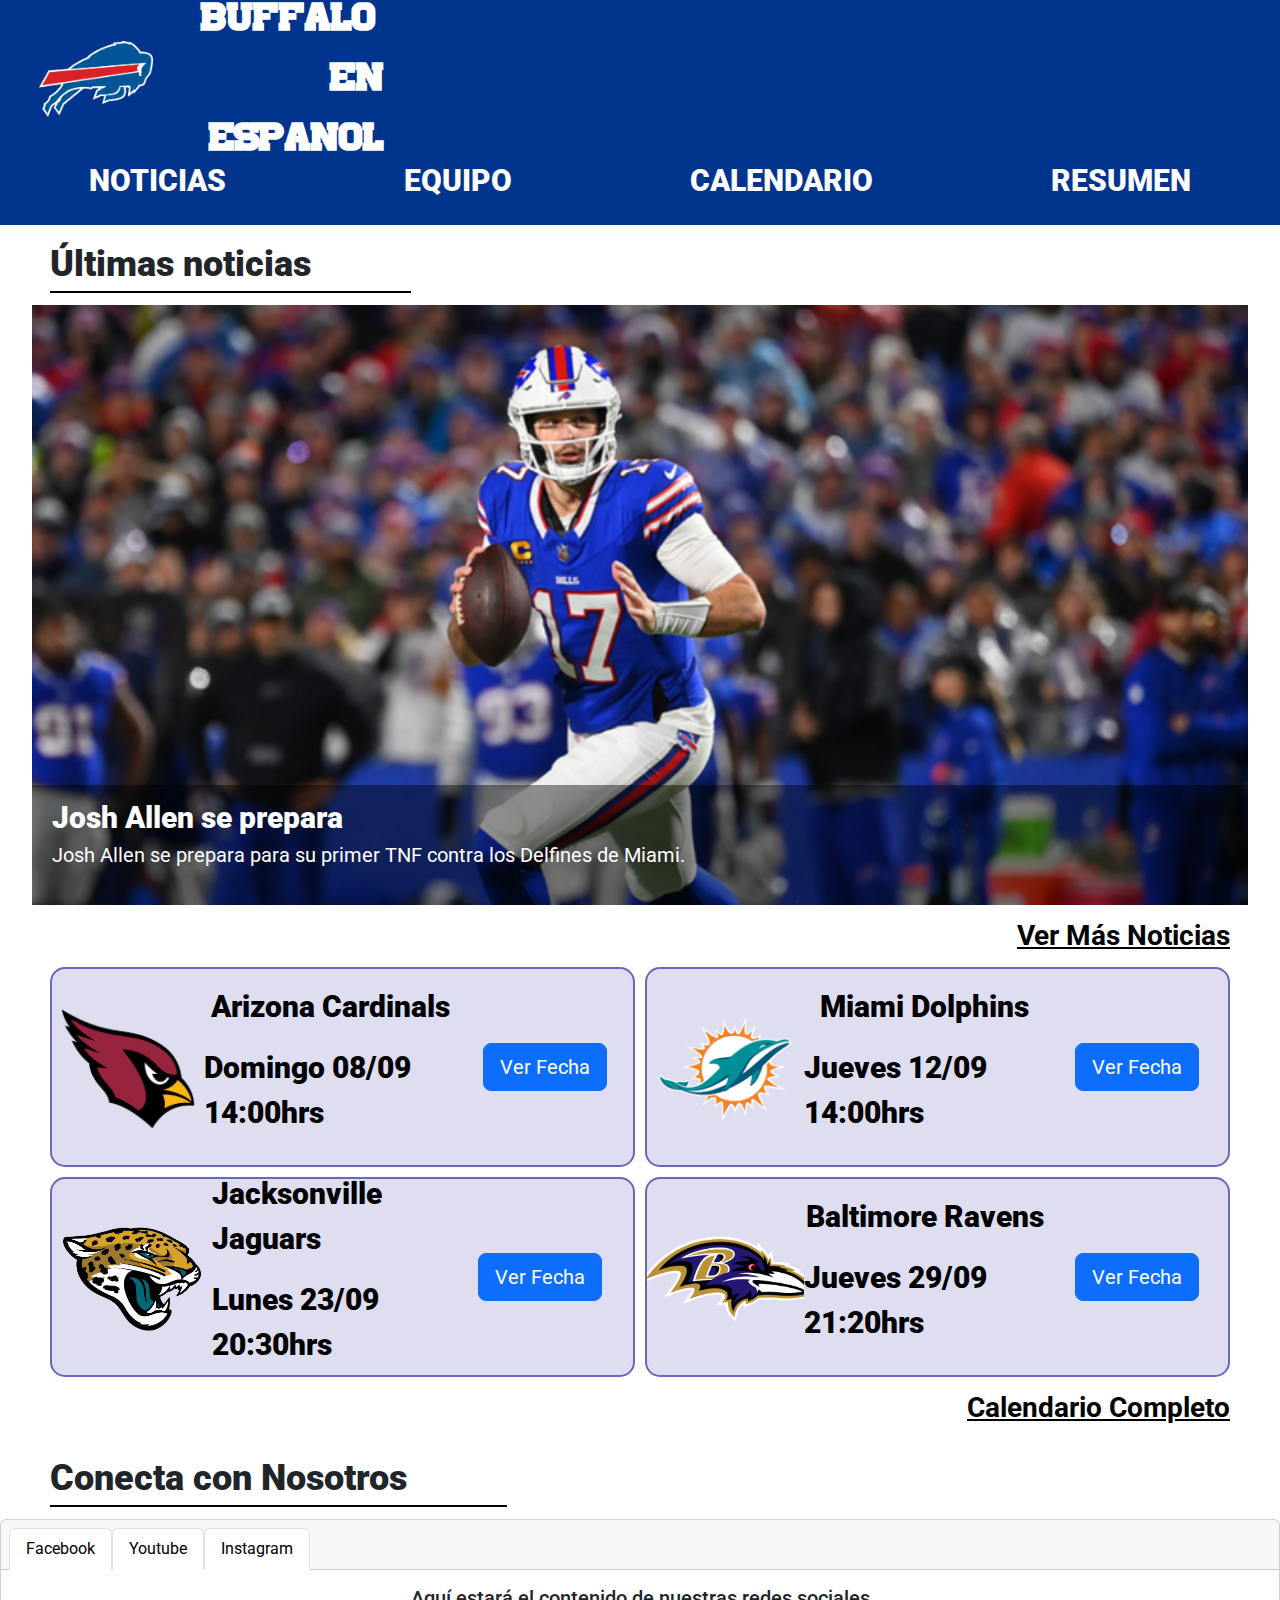
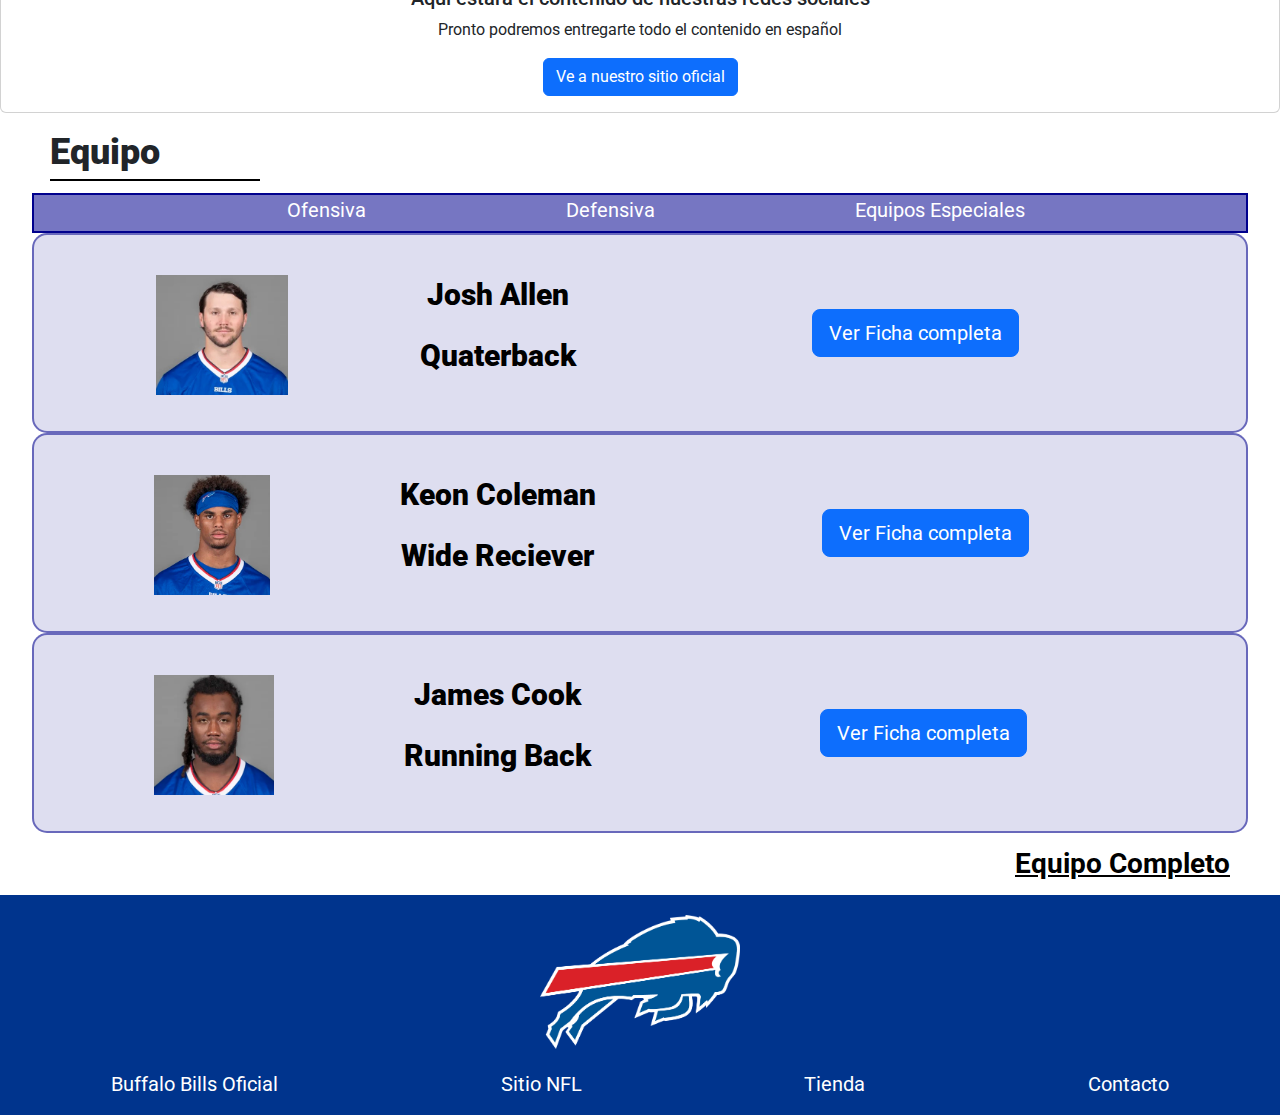
==== index.html @ 28d0ecc9 "aqui vamos otra vez" ====
<!DOCTYPE html>
<html lang="en">
<head>
    <meta charset="UTF-8">
    <meta name="viewport" content="width=device-width, initial-scale=1.0">
    <title>Buffalo Bills en español</title>

    <!-- tipografia -->
    <link rel="preconnect" href="https://fonts.googleapis.com">
    <link rel="preconnect" href="https://fonts.gstatic.com" crossorigin>
    <link href="https://fonts.googleapis.com/css2?family=Roboto:wght@100;400;700;900&display=swap" rel="stylesheet">

    <!-- bootstrap -->
    <link href="https://cdn.jsdelivr.net/npm/bootstrap@5.3.3/dist/css/bootstrap.min.css" rel="stylesheet" integrity="sha384-QWTKZyjpPEjISv5WaRU9OFeRpok6YctnYmDr5pNlyT2bRjXh0JMhjY6hW+ALEwIH" crossorigin="anonymous">
    <script src="https://cdn.jsdelivr.net/npm/bootstrap@5.3.3/dist/js/bootstrap.bundle.min.js" integrity="sha384-YvpcrYf0tY3lHB60NNkmXc5s9fDVZLESaAA55NDzOxhy9GkcIdslK1eN7N6jIeHz" crossorigin="anonymous"></script>


    <!-- CSS -->
    <link rel="stylesheet" href="css/style.css">
</head>
<body>
    <header>
        <section class="headerbills">
            <section class="logobills">
                <a href="index.html">
                    <img src="./img/BuffaloBillsLogo.png" alt="Logo Buffalo Bills">
                </a>
            </section>
            <section class="titulobills">
                <p>Buffalo</p>
                <p>en espanol</p>
            </section>
        </section>
            <nav>
                <ul>
                    <li><a href="#">NOTICIAS</a></li>
                    <li><a href="#">EQUIPO</a></li>
                    <li><a href="#">CALENDARIO</a></li>
                    <li><a href="#">RESUMEN</a></li>
                </ul>
            </nav>
    </header>
    <main>
        <p class="TitularSeccion">
            Últimas noticias
        </p>
        <section class="UltimasNoticias">
            <img class="ImagenNoticia" src="./img/JoshAllen1.png" alt="Josh Allen en un partido">
            <section class="Titular">
                <p class="TituloNoticia">
                    Josh Allen se prepara
                </p>
                <p class="TextobajaNoticia">
                    Josh Allen se prepara para su primer TNF contra los Delfines de Miami.
                </p>
            </section>
        </section>
        <section class="SubtituloSeccion">
            <a href="./Noticias.html">Ver Más Noticias</a>
        </section>

        <section class="Calendario">
            <section class="CardCalendario CardCalendario1">
                <section class="logocardcalendario">
                    <img src="./img/LogoArizonaCardinals.png" alt="Logo de Cardinales de Arizona">
                </section>
                <section class="titulocardcalendario">
                    <p>Arizona Cardinals</p>
                    <p>Domingo 08/09 14:00hrs</p>
                </section>
                <section class="BotonCardCalendario">
                    <a class="btn btn-primary btn-lg" href="./Calendario.html" role="button">Ver Fecha</a>
                </section>
            </section>
            <section class="CardCalendario CardCalendario2">
                <section class="logocardcalendario">
                    <img src="./img/LogoDolphins.png" alt="Logo de Delphines de Miami">
                </section>
                <section class="titulocardcalendario">
                    <p>Miami Dolphins</p>
                    <p>Jueves 12/09 14:00hrs</p>
                </section>
                <section class="BotonCardCalendario">
                    <a class="btn btn-primary btn-lg" href="./Calendario.html" role="button">Ver Fecha</a>
                </section>
            </section>
            <section class="CardCalendario CardCalendario3">
                <section class="logocardcalendario">
                    <img src="./img/LogoJaguars.png" alt="Logo de Jaguares de Jacksonville">
                </section>
                <section class="titulocardcalendario">
                    <p>Jacksonville Jaguars</p>
                    <p>Lunes 23/09 20:30hrs</p>
                </section>
                <section class="BotonCardCalendario">
                    <a class="btn btn-primary btn-lg" href="./Calendario.html" role="button">Ver Fecha</a>
                </section>
            </section>
            <section class="CardCalendario CardCalendario4">
                <section class="logocardcalendario">
                    <img src="./img/LogoRavens.png" alt="Logo de Cuervos de Baltimore">
                </section>
                <section class="titulocardcalendario">
                    <p>Baltimore Ravens</p>
                    <p>Jueves 29/09 21:20hrs</p>
                </section>
                <section class="BotonCardCalendario">
                    <a class="btn btn-primary btn-lg" href="./Calendario.html" role="button">Ver Fecha</a>
                </section>
            </section>
        </section>
        <section class="SubtituloSeccion">
                <a href="./Calendario.html">Calendario Completo</a>
        </section>

        <p class="TitularSeccion">
            Conecta con Nosotros
        </p>

        <section class="conecta">
            
        </section>

        <div class="card text-center">
            <div class="card-header">
            <ul class="nav nav-tabs card-header-tabs">
                <li class="nav-item">
                <a class="nav-link active" aria-current="true" href="https://web.facebook.com/BuffaloBills?_rdc=1&_rdr">Facebook</a>
                </li>
                <li class="nav-item">
                <a class="nav-link active" aria-current="true" href="https://www.youtube.com/user/buffalobillscom/featured">Youtube</a>
                </li>
                <li class="nav-item">
                <a class="nav-link active" aria-current="true" href="https://www.instagram.com/buffalobills/">Instagram</a>
                </li>
            </ul>
            </div>
            <div class="card-body">
            <h5 class="card-title">Aquí estará el contenido de nuestras redes sociales</h5>
            <p class="card-text">Pronto podremos entregarte todo el contenido en español</p>
            <a href="https://www.buffalobills.com" class="btn btn-primary">Ve a nuestro sitio oficial</a>
            </div>
        </div>

        <p class="TitularSeccion">
            Equipo
        </p>
        <section class="NavBarEquipo">
            <nav>
                <ul>
                    <li>Ofensiva</li>
                    <li>Defensiva</li>
                    <li>Equipos Especiales</li>
                </ul>
            </nav>
        </section>

        <section class="CardCalendario CardEquipo">
            <section class="logocardcalendario">
                <img src="./img/FotoJosh.jpg" alt="fotografia de Josh Allen">
            </section>
            <section class="titulocardcalendario">
                <p>Josh Allen</p>
                <p>Quaterback</p>
            </section>
            <section class="BotonCardCalendario">
                <a class="btn btn-primary btn-lg" href="./Calendario.html" role="button">Ver Ficha completa</a>
            </section>
        </section>
        </section>
        <section class="CardCalendario CardEquipo">
            <section class="logocardcalendario">
                <img src="./img/KeonColeman.png" alt="fotografia de Keon Coleman">
            </section>
            <section class="titulocardcalendario">
                <p>Keon Coleman</p>
                <p>Wide Reciever</p>
            </section>
            <section class="BotonCardCalendario">
                <a class="btn btn-primary btn-lg" href="./Calendario.html" role="button">Ver Ficha completa</a>
            </section>
        </section>
        </section>
        <section class="CardCalendario CardEquipo">
            <section class="logocardcalendario">
                <img src="./img/JamesCook.png" alt="fotografia de James Cook">
            </section>
            <section class="titulocardcalendario">
                <p>James Cook</p>
                <p>Running Back</p>
            </section>
            <section class="BotonCardCalendario">
                <a class="btn btn-primary btn-lg" href="./Calendario.html" role="button">Ver Ficha completa</a>
            </section>
        </section>
        <section class="SubtituloSeccion">
            <a href="./Equipo.html">Equipo Completo</a>
    </section>
    </main>
    <footer>
        <section>
            <img class="LogoFooter" src="./img/BuffaloBillsLogo.png" alt="Logo de Buffalo Bills">
        </section>
        <nav>
            <ul>
                <li>
                    <a href="https://www.buffalobills.com" target="_blank">Buffalo Bills Oficial</a>
                </li>
                <li>
                    <a href="https://www.nfl.com" target="_blank">Sitio NFL</a>  
                </li>
                <li>
                    <a href="https://shop.buffalobills.com" target="_blank">Tienda</a>
                </li>
                <li>
                    <a href="https://web.facebook.com/BuffaloBillsesp" target="_blank">Contacto</a>
                </li>
            </ul>
        </nav>
    </footer>
</body>
</html>
---- css/style.css ----
* {
  font-family: "Roboto", system-ui;
  font-style: normal;
}

.TitularSeccion {
  font-family: "Roboto", sans-serif;
  font-weight: 900;
  font-style: normal;
  font-size: 36px;
  margin: 12px 0px 12px 50px;
  display: inline-block;
  border-bottom: 2px solid black;
  padding-right: 100px;
}

.TituloNoticia {
  font-family: "Roboto", sans-serif;
  font-weight: 900;
  font-style: normal;
  font-size: 30px;
  color: #ffffff;
  margin: 10px 0px 0px 20px;
}

.TextobajaNoticia {
  font-family: "Roboto", sans-serif;
  font-weight: 400;
  font-style: normal;
  font-size: 20px;
  color: #ffffff;
  margin-left: 20px;
}

.SubtituloSeccion {
  width: 100%;
  height: auto;
}
.SubtituloSeccion a {
  display: flex;
  justify-content: flex-end;
  font-family: "Roboto", sans-serif;
  font-weight: 700;
  font-style: normal;
  font-size: 28px;
  color: #000000;
  text-decoration: underline;
  margin: 10px 50px 10px 50px;
}

.Calendario2 {
  display: flex;
  flex-direction: column;
  justify-content: none;
  align-items: none;
}

.CardCalendario {
  background-color: rgba(0, 0, 141, 0.131);
  border: 2px solid rgba(0, 0, 141, 0.535);
  border-radius: 15px;
  display: flex;
  flex-direction: row;
  justify-content: space-evenly;
  align-items: space-evenly;
  height: 200px;
  width: 100%;
}
.CardCalendario img {
  height: 60%;
  width: auto;
}

.logocardcalendario {
  display: flex;
  justify-content: center;
  align-items: center;
  overflow: hidden;
  height: 200px;
  width: 200px;
}

.titulocardcalendario {
  display: flex;
  flex-direction: column;
  justify-content: center;
  align-items: center;
  height: 100%;
}
.titulocardcalendario p {
  font-family: "Roboto", sans-serif;
  font-weight: 900;
  font-style: normal;
  font-size: 30px;
  color: #000;
}

.BotonCardCalendario {
  display: flex;
  align-items: center;
  justify-content: center;
  width: 40%;
  height: 100%;
}

@font-face {
  font-family: "BillsMafia";
  src: url(../font/BillsMafia.ttf);
}
header {
  height: 25vh;
  width: 100%;
  display: flex;
  flex-direction: column;
  justify-content: none;
  align-items: none;
  color: #FFFFFF;
  background-color: #00348d;
}
header .headerbills {
  display: flex;
  flex-direction: row;
  justify-content: none;
  align-items: none;
  width: 30%;
  height: 70%;
}
header .headerbills .logobills {
  width: 50%;
  height: auto;
  overflow: hidden;
  display: flex;
  flex-direction: column;
  justify-content: center;
  align-items: center;
}
header .headerbills .logobills a {
  overflow: hidden;
  display: flex;
  flex-direction: none;
  justify-content: center;
  align-items: center;
  object-fit: contain;
}
header .headerbills .logobills a img {
  display: block;
  width: 80%;
  height: auto;
  max-width: 100%;
  padding: 20px 20px 20px 20px;
}
header .titulobills {
  display: flex;
  flex-direction: column;
  justify-content: center;
  align-items: center;
  width: 50%;
  height: 100%;
}
header .titulobills p {
  font-family: "BillsMafia";
  font-size: 40px;
  font-weight: 900;
  margin: 0px;
  text-align: right;
}
header nav {
  height: auto;
  width: 100%;
  font-size: 30px;
  bottom: 0;
  left: 0;
}
header nav ul {
  display: flex;
  flex-direction: row;
  justify-content: space-around;
  align-items: space-around;
  list-style-type: none;
  padding: 0px;
}
header nav a {
  color: #FFFFFF;
  text-decoration: none;
  font-weight: 900;
}

.UltimasNoticias {
  height: 600px;
  width: 95%;
  overflow: hidden;
  position: relative;
  display: flex;
  margin: 0 auto;
}
.UltimasNoticias .ImagenNoticia {
  position: absolute;
  top: 0;
  width: 100%;
  min-height: 50%;
  height: auto;
  object-fit: cover;
}
.UltimasNoticias .Titular {
  height: 20%;
  width: 100%;
  color: #ffffff;
  background-color: rgba(0, 0, 0, 0.4235294118);
  position: absolute;
  bottom: 0;
  left: 0;
}

.Calendario {
  display: grid;
  grid-template-columns: repeat(2, 1fr);
  grid-template-rows: repeat(2, 1fr);
  grid-column-gap: 10px;
  grid-row-gap: 10px;
  padding: 0px 50px 0px 50px;
}

.CardCalendario1 {
  grid-area: 1/1/2/2;
}

.CardCalendario2 {
  grid-area: 1/2/2/3;
}

.CardCalendario3 {
  grid-area: 2/1/3/2;
}

.CardCalendario4 {
  grid-area: 2/2/3/3;
}

.conecta {
  width: 95%;
  height: auto;
  margin: 0 auto;
}

.NavBarEquipo {
  font-size: 20px;
  color: #ffffff;
  height: 40px;
  width: 95%;
  background-color: rgba(0, 0, 141, 0.536);
  border: 2px solid rgb(0, 0, 141);
  margin: 0 auto;
}
.NavBarEquipo nav {
  height: 40px;
  width: 80%;
  margin: 0 auto;
}
.NavBarEquipo ul {
  display: flex;
  flex-direction: row;
  align-items: center;
  justify-content: space-around;
  list-style-type: none;
}

.CardEquipo {
  width: 95%;
  margin: 0 auto;
  column-gap: 10px;
}

footer {
  width: 100%;
  height: 100%;
  display: flex;
  flex-direction: column;
  justify-content: center;
  align-items: center;
  background-color: #00348d;
}
footer nav {
  width: 100%;
  height: auto;
}
footer nav ul {
  display: flex;
  flex-direction: row;
  justify-content: space-around;
  align-items: space-around;
  list-style-type: none;
  padding: 0px;
}
footer nav li a {
  color: #FFFFFF;
  font-size: 20px;
  text-decoration: none;
}
footer .LogoFooter {
  width: 200px;
  height: auto;
  margin: 20px 20px 20px 20px;
}

/*# sourceMappingURL=style.css.map */
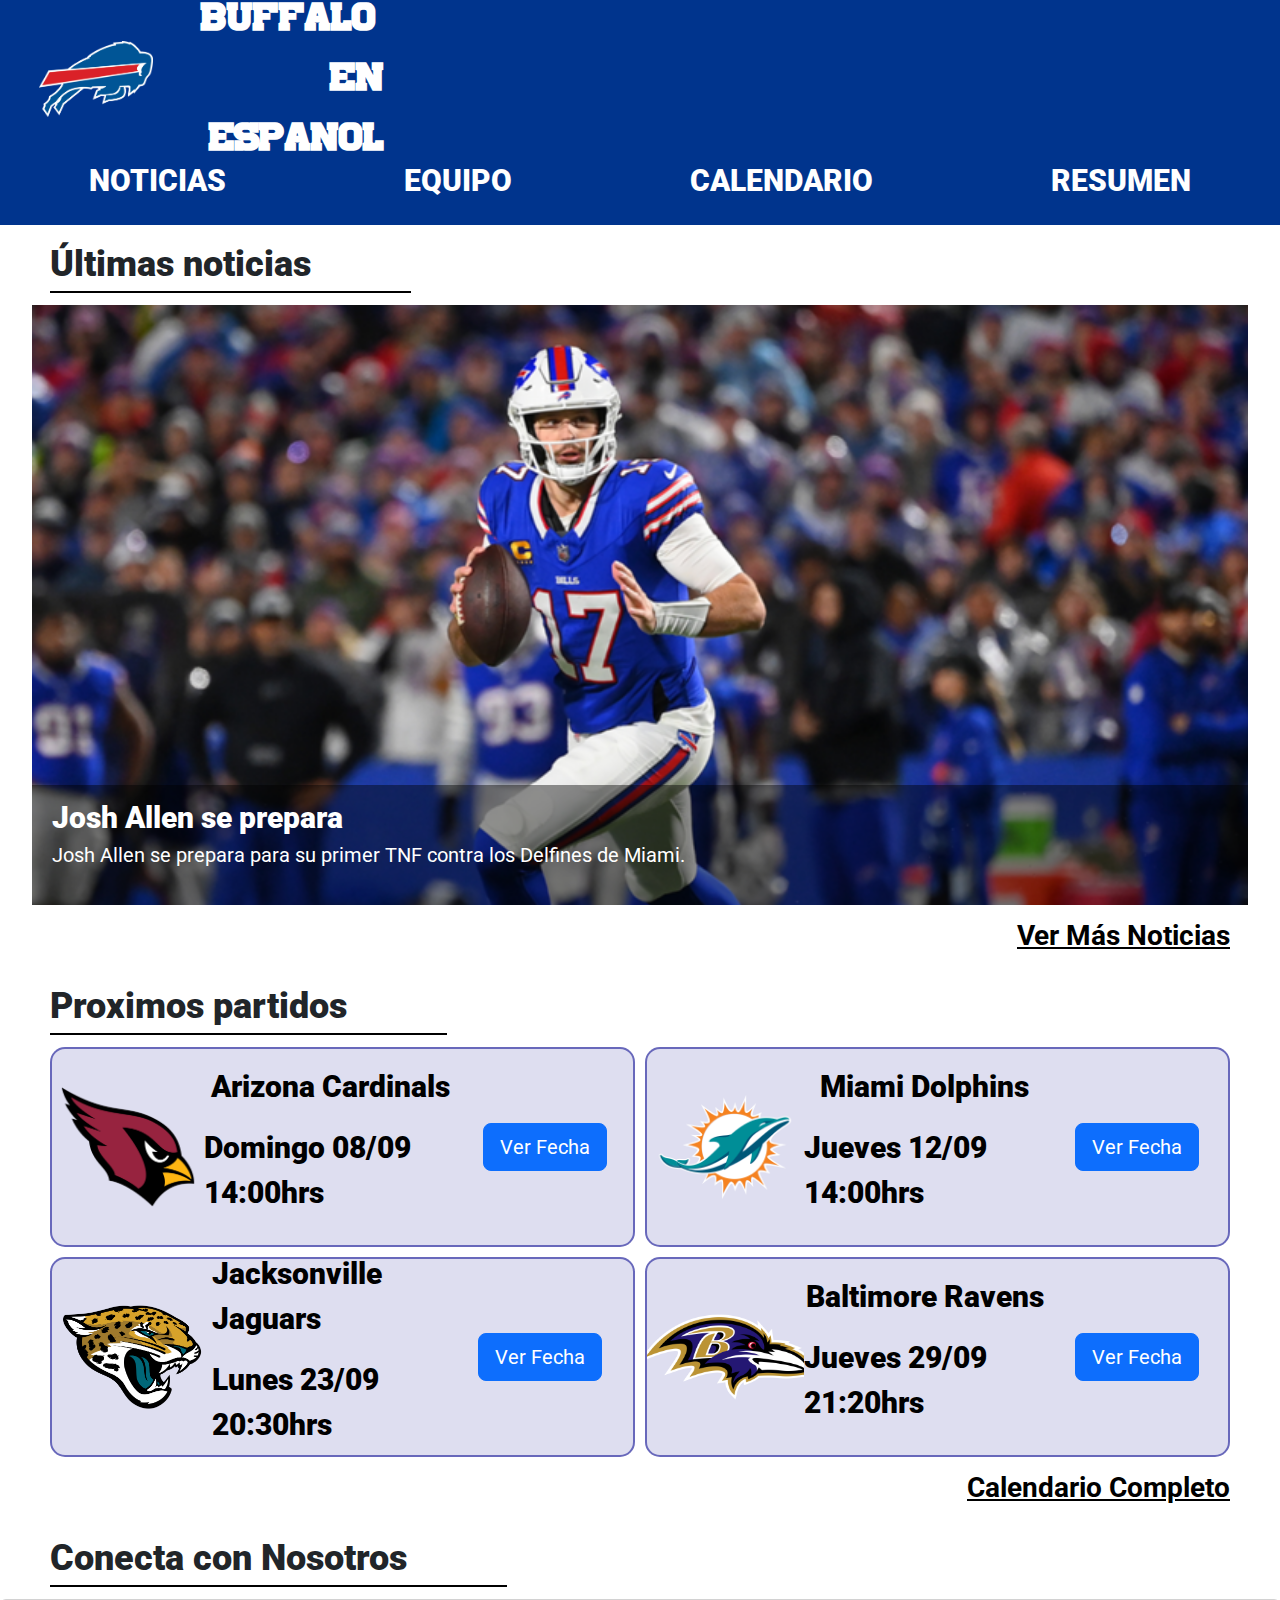
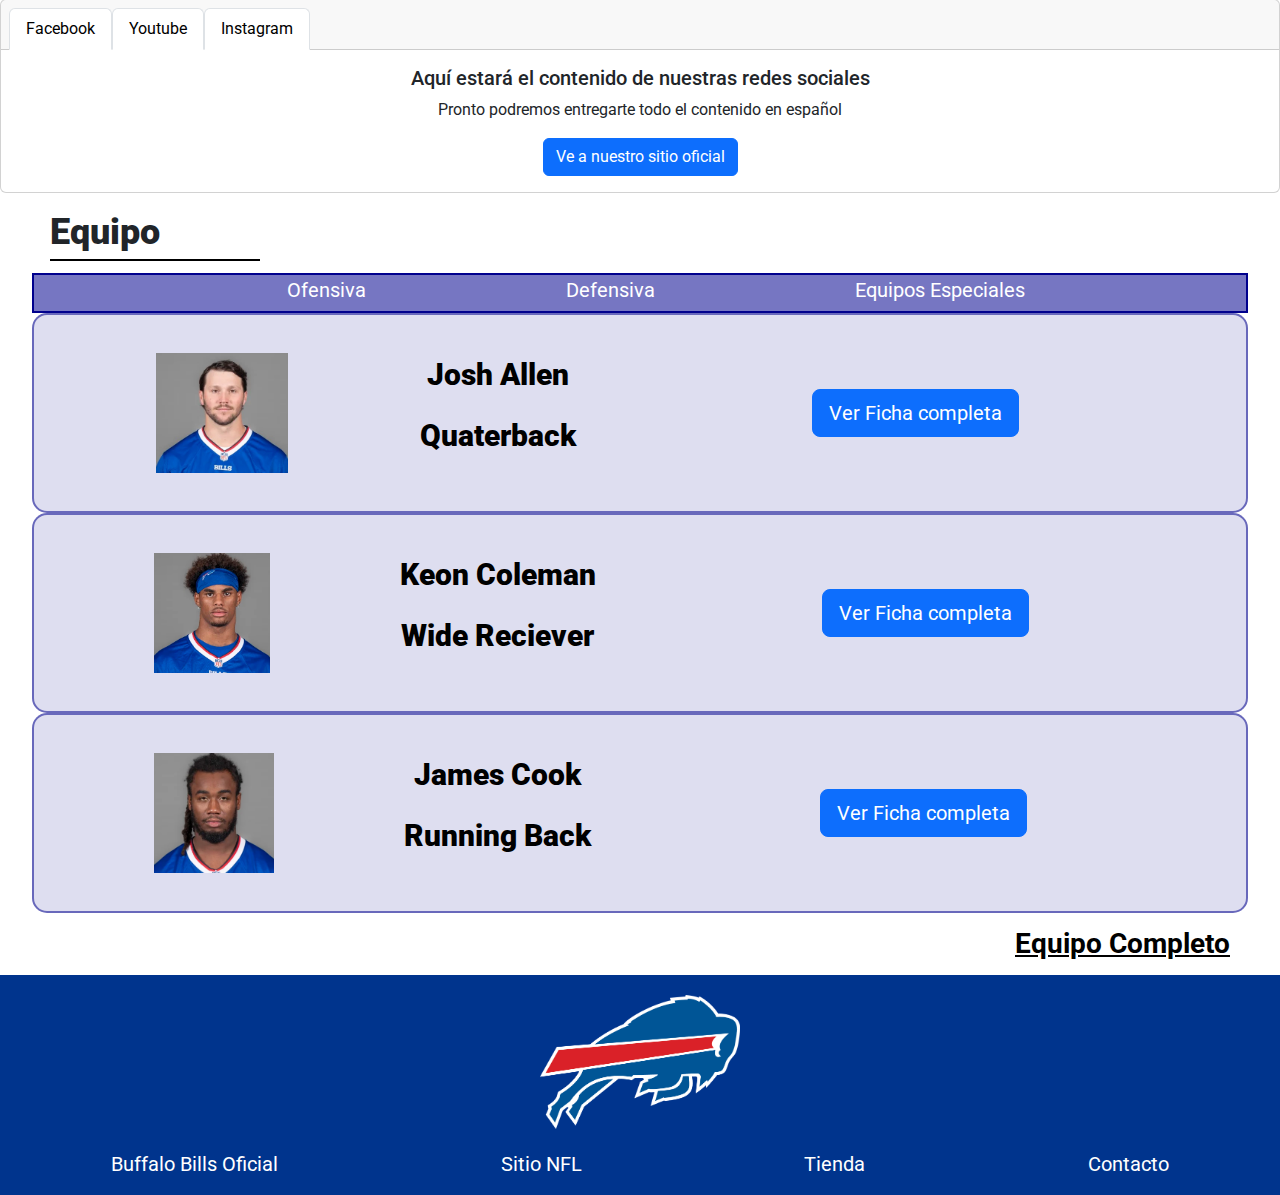
==== commit 6adceebf: "commit" ====
--- a/index.html
+++ b/index.html
@@ -33,10 +33,10 @@
         </section>
             <nav>
                 <ul>
-                    <li><a href="#">NOTICIAS</a></li>
-                    <li><a href="#">EQUIPO</a></li>
-                    <li><a href="#">CALENDARIO</a></li>
-                    <li><a href="#">RESUMEN</a></li>
+                    <li><a href="noticias.html">NOTICIAS</a></li>
+                    <li><a href="equipo.html">EQUIPO</a></li>
+                    <li><a href="calendario.html">CALENDARIO</a></li>
+                    <li><a href="resumen.html">RESUMEN</a></li>
                 </ul>
             </nav>
     </header>
@@ -59,6 +59,9 @@
             <a href="./Noticias.html">Ver Más Noticias</a>
         </section>
 
+        <p class="TitularSeccion">
+            Proximos partidos
+        </p>
         <section class="Calendario">
             <section class="CardCalendario CardCalendario1">
                 <section class="logocardcalendario">
@@ -197,6 +200,7 @@
             <a href="./Equipo.html">Equipo Completo</a>
     </section>
     </main>
+
     <footer>
         <section>
             <img class="LogoFooter" src="./img/BuffaloBillsLogo.png" alt="Logo de Buffalo Bills">
--- a/css/style.css
+++ b/css/style.css
@@ -62,7 +62,7 @@
   display: flex;
   flex-direction: row;
   justify-content: space-evenly;
-  align-items: space-evenly;
+  align-items: center;
   height: 200px;
   width: 100%;
 }
@@ -101,6 +101,21 @@
   justify-content: center;
   width: 40%;
   height: 100%;
+}
+
+.videoresumen {
+  width: 95%;
+  height: 50vh;
+  align-items: center;
+  margin: 0 auto;
+}
+
+.videoresumen2 {
+  display: flex;
+  flex-direction: row;
+  justify-content: space-around;
+  width: 100%;
+  height: auto;
 }
 
 @font-face {
@@ -184,6 +199,13 @@
   text-decoration: none;
   font-weight: 900;
 }
+@media (min-width: 579px) and (max-width: 768px) {
+  header .NavBarHeader li a {
+    font-size: 20px;
+    color: #FFFFFF;
+    text-decoration: none;
+  }
+}
 
 .UltimasNoticias {
   height: 600px;
@@ -204,14 +226,22 @@
 .UltimasNoticias .Titular {
   height: 20%;
   width: 100%;
-  color: #ffffff;
+  color: #FFFFFF;
   background-color: rgba(0, 0, 0, 0.4235294118);
   position: absolute;
   bottom: 0;
   left: 0;
 }
+@media (min-width: 579px) and (max-width: 768px) {
+  .UltimasNoticias .ImagenNoticia {
+    width: 100%;
+    height: 100%;
+    object-fit: cover;
+  }
+}
 
 .Calendario {
+  width: 100%;
   display: grid;
   grid-template-columns: repeat(2, 1fr);
   grid-template-rows: repeat(2, 1fr);
@@ -242,9 +272,15 @@
   margin: 0 auto;
 }
 
+@media (min-width: 579px) and (max-width: 768px) {
+  .Calendario {
+    display: flex;
+    flex-direction: column;
+  }
+}
 .NavBarEquipo {
   font-size: 20px;
-  color: #ffffff;
+  color: #FFFFFF;
   height: 40px;
   width: 95%;
   background-color: rgba(0, 0, 141, 0.536);
@@ -259,8 +295,8 @@
 .NavBarEquipo ul {
   display: flex;
   flex-direction: row;
-  align-items: center;
   justify-content: space-around;
+  align-items: space-around;
   list-style-type: none;
 }
 
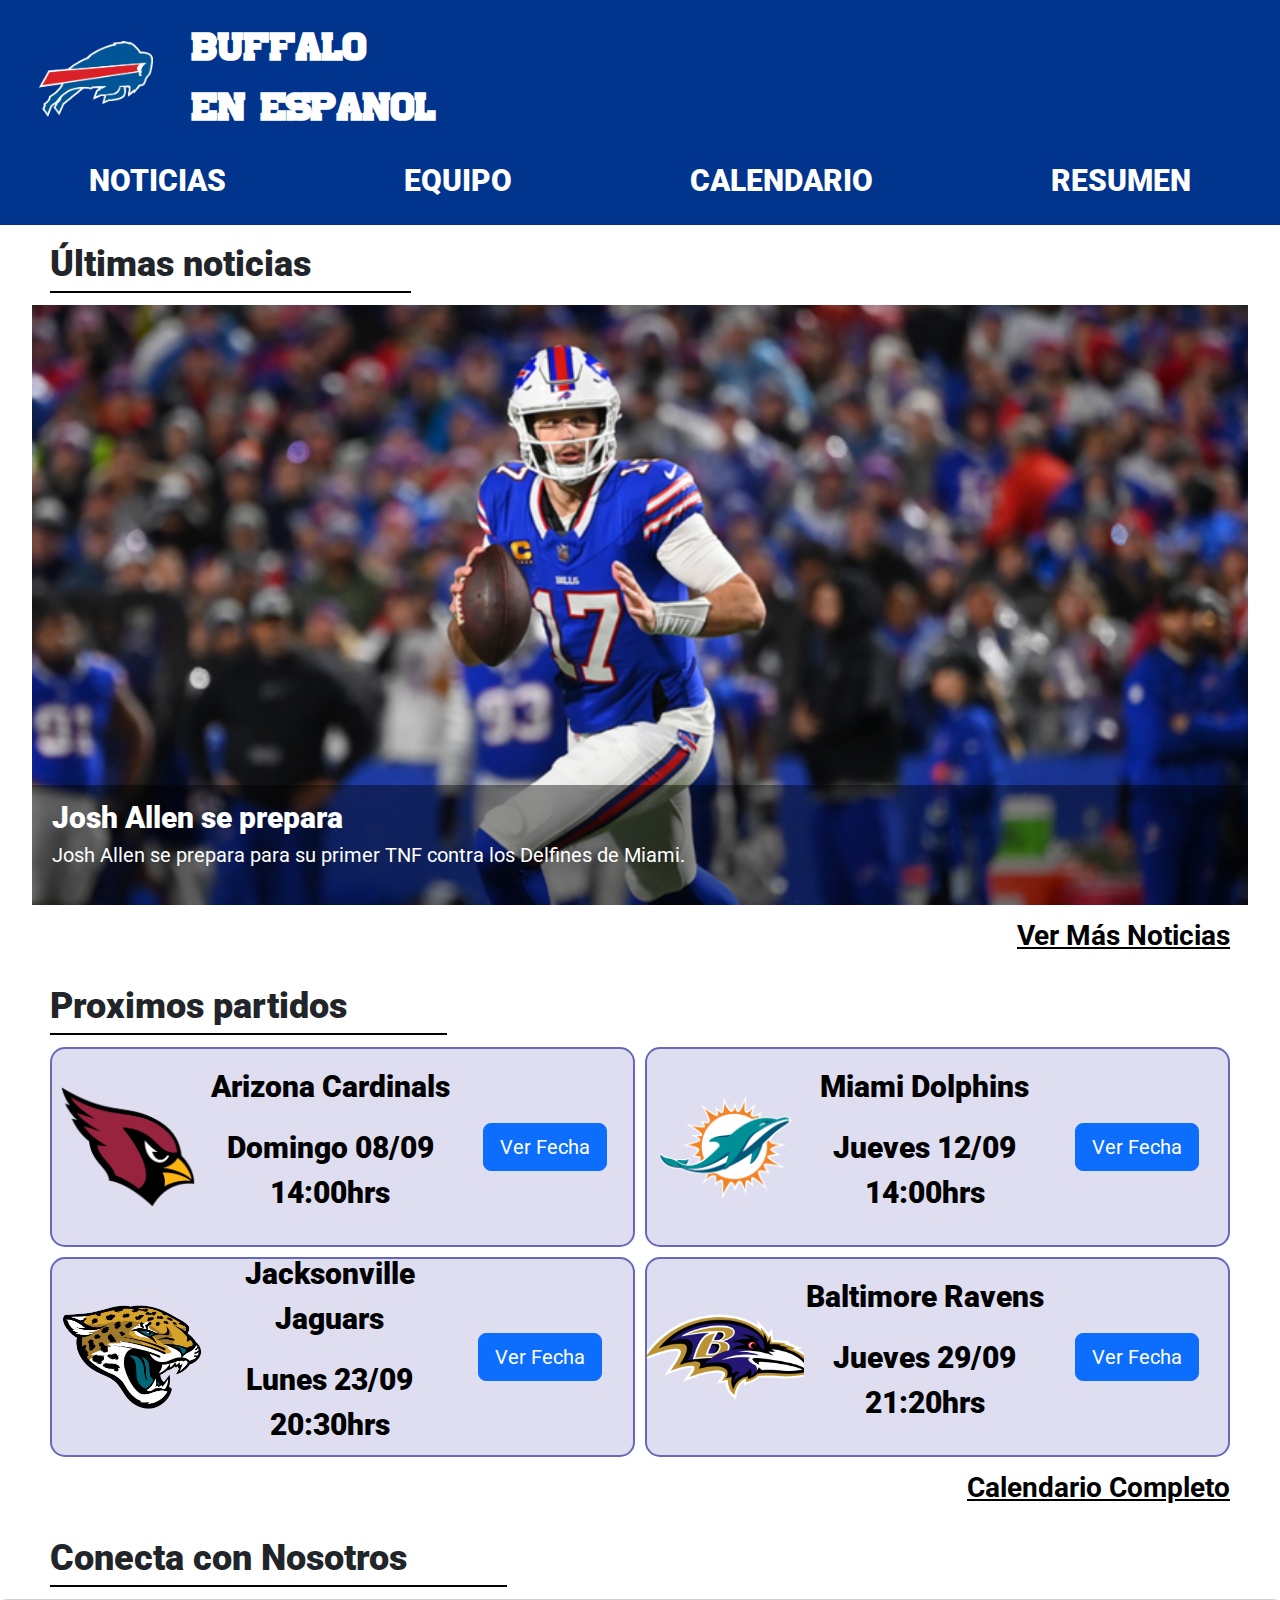
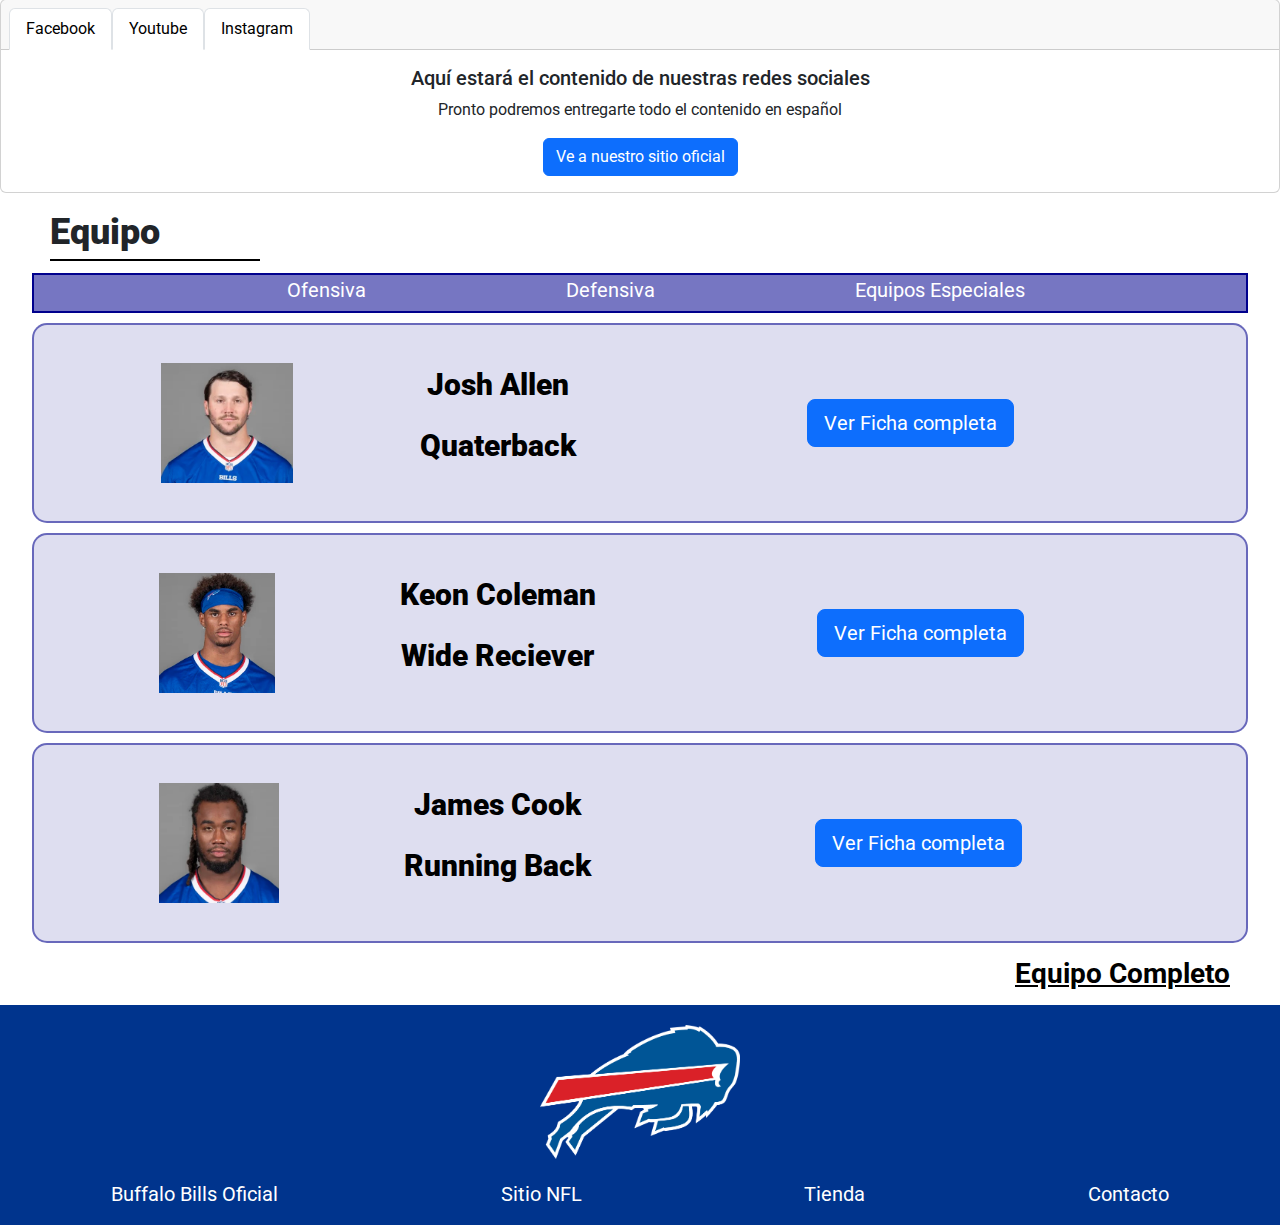
==== commit 08d7bc57: "se hacen cambios mayores en todas las páginas" ====
--- a/index.html
+++ b/index.html
@@ -124,7 +124,7 @@
             
         </section>
 
-        <div class="card text-center">
+        <div class="card text-center w-95">
             <div class="card-header">
             <ul class="nav nav-tabs card-header-tabs">
                 <li class="nav-item">
@@ -151,9 +151,9 @@
         <section class="NavBarEquipo">
             <nav>
                 <ul>
-                    <li>Ofensiva</li>
-                    <li>Defensiva</li>
-                    <li>Equipos Especiales</li>
+                    <li><a href="#NavBarEquipo">Ofensiva</a></li>
+                    <li><a href="#NavBarEquipo">Defensiva</a></li>
+                    <li><a href="#NavBarEquipo">Equipos Especiales</a></li>
                 </ul>
             </nav>
         </section>
--- a/css/style.css
+++ b/css/style.css
@@ -69,6 +69,8 @@
 .CardCalendario img {
   height: 60%;
   width: auto;
+  max-width: 200px;
+  max-height: auto;
 }
 
 .logocardcalendario {
@@ -93,6 +95,24 @@
   font-style: normal;
   font-size: 30px;
   color: #000;
+  text-align: center;
+}
+
+.titulocardequipo {
+  display: flex;
+  flex-direction: column;
+  justify-content: center;
+  align-items: center;
+  height: 100%;
+  max-width: 200px;
+}
+.titulocardequipo p {
+  font-family: "Roboto", sans-serif;
+  font-weight: 900;
+  font-style: normal;
+  font-size: 28px;
+  color: #000;
+  text-align: center;
 }
 
 .BotonCardCalendario {
@@ -137,11 +157,11 @@
   flex-direction: row;
   justify-content: none;
   align-items: none;
+  width: 50%;
+  height: 70%;
+}
+header .headerbills .logobills {
   width: 30%;
-  height: 70%;
-}
-header .headerbills .logobills {
-  width: 50%;
   height: auto;
   overflow: hidden;
   display: flex;
@@ -168,7 +188,7 @@
   display: flex;
   flex-direction: column;
   justify-content: center;
-  align-items: center;
+  align-items: none;
   width: 50%;
   height: 100%;
 }
@@ -177,7 +197,7 @@
   font-size: 40px;
   font-weight: 900;
   margin: 0px;
-  text-align: right;
+  text-align: left;
 }
 header nav {
   height: auto;
@@ -190,7 +210,7 @@
   display: flex;
   flex-direction: row;
   justify-content: space-around;
-  align-items: space-around;
+  align-items: none;
   list-style-type: none;
   padding: 0px;
 }
@@ -199,7 +219,54 @@
   text-decoration: none;
   font-weight: 900;
 }
-@media (min-width: 579px) and (max-width: 768px) {
+@media (max-width: 955px) {
+  header .headerbills {
+    display: flex;
+    flex-direction: row;
+    justify-content: center;
+    align-items: center;
+    width: 100%;
+    height: 70%;
+  }
+  header .headerbills .logobills {
+    width: 30%;
+    height: auto;
+    overflow: hidden;
+    display: flex;
+    flex-direction: column;
+    justify-content: center;
+    align-items: center;
+  }
+  header .headerbills .logobills a {
+    overflow: hidden;
+    display: flex;
+    flex-direction: none;
+    justify-content: center;
+    align-items: center;
+    object-fit: contain;
+  }
+  header .headerbills .logobills a img {
+    display: block;
+    width: 80%;
+    height: auto;
+    max-width: 100%;
+    padding: 20px 20px 20px 20px;
+  }
+  header .titulobills {
+    display: flex;
+    flex-direction: row;
+    justify-content: space-evenly;
+    align-items: center;
+    width: 50%;
+    height: 50%;
+  }
+  header .titulobills p {
+    font-family: "BillsMafia";
+    font-size: 30px;
+    font-weight: 900;
+    margin: 0px;
+    text-align: left;
+  }
   header .NavBarHeader li a {
     font-size: 20px;
     color: #FFFFFF;
@@ -232,12 +299,19 @@
   bottom: 0;
   left: 0;
 }
-@media (min-width: 579px) and (max-width: 768px) {
+@media (max-width: 955px) {
   .UltimasNoticias .ImagenNoticia {
     width: 100%;
     height: 100%;
     object-fit: cover;
   }
+}
+
+.noticias2 {
+  display: flex;
+  flex-direction: row;
+  justify-content: space-evenly;
+  align-items: center;
 }
 
 .Calendario {
@@ -272,7 +346,7 @@
   margin: 0 auto;
 }
 
-@media (min-width: 579px) and (max-width: 768px) {
+@media (max-width: 955px) {
   .Calendario {
     display: flex;
     flex-direction: column;
@@ -283,7 +357,7 @@
   color: #FFFFFF;
   height: 40px;
   width: 95%;
-  background-color: rgba(0, 0, 141, 0.536);
+  background-color: rgba(0, 0, 141, 0.537254902);
   border: 2px solid rgb(0, 0, 141);
   margin: 0 auto;
 }
@@ -296,14 +370,22 @@
   display: flex;
   flex-direction: row;
   justify-content: space-around;
-  align-items: space-around;
+  align-items: center;
   list-style-type: none;
+}
+.NavBarEquipo ul li a {
+  color: #FFFFFF;
+  text-decoration: none;
+}
+.NavBarEquipo:active {
+  color: #0000ff;
+  text-decoration: none;
 }
 
 .CardEquipo {
   width: 95%;
   margin: 0 auto;
-  column-gap: 10px;
+  margin-top: 10px;
 }
 
 footer {
@@ -314,6 +396,7 @@
   justify-content: center;
   align-items: center;
   background-color: #00348d;
+  margin-top: 10px;
 }
 footer nav {
   width: 100%;
@@ -323,7 +406,7 @@
   display: flex;
   flex-direction: row;
   justify-content: space-around;
-  align-items: space-around;
+  align-items: none;
   list-style-type: none;
   padding: 0px;
 }
